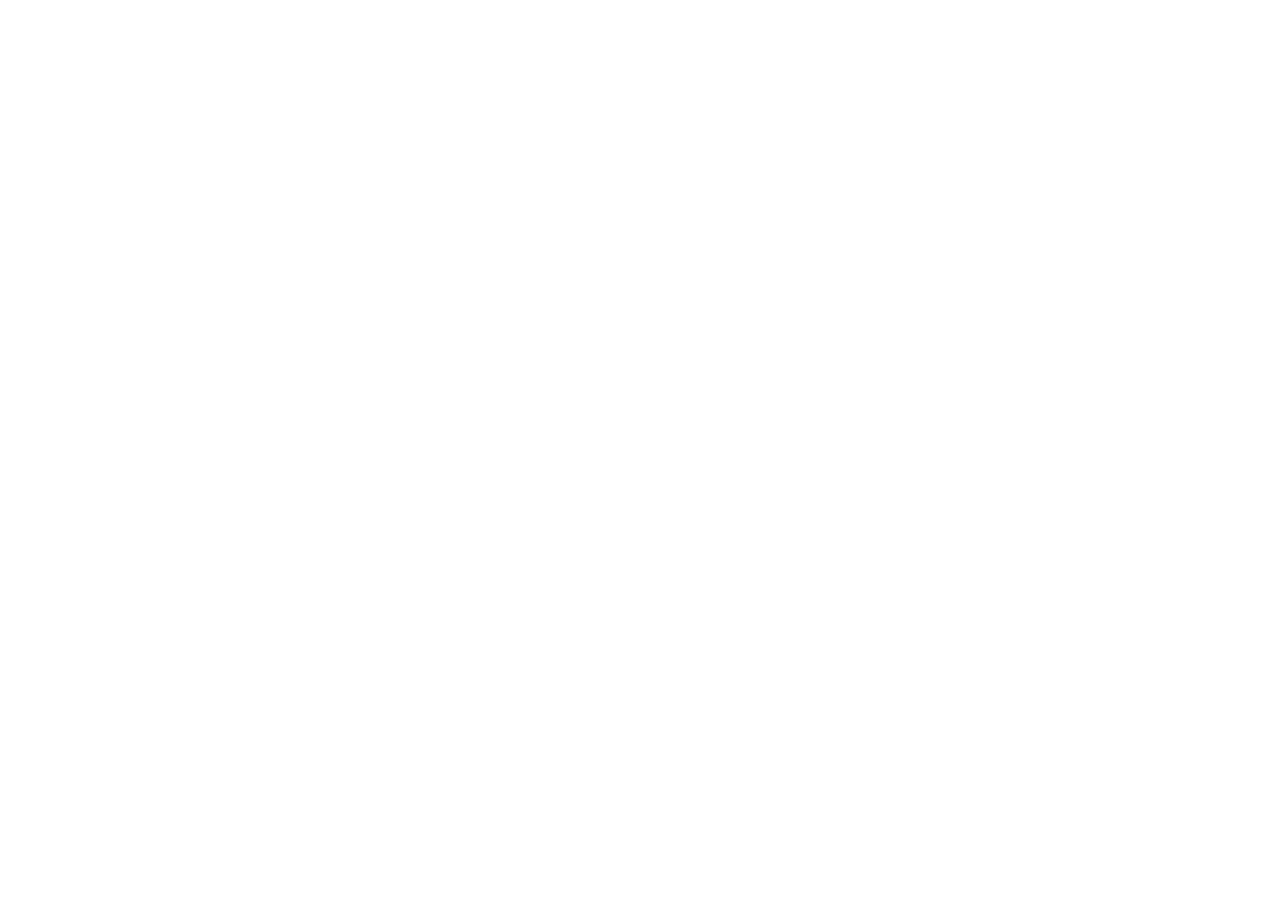
==== index.html @ 473151ef "markup" ====
<!DOCTYPE html>
<html lang="en">
  <head>
    <meta charset="UTF-8" />
    <meta name="viewport" content="width=device-width, initial-scale=1.0" />
    <title>Document</title>
  </head>
  <body></body>
</html>
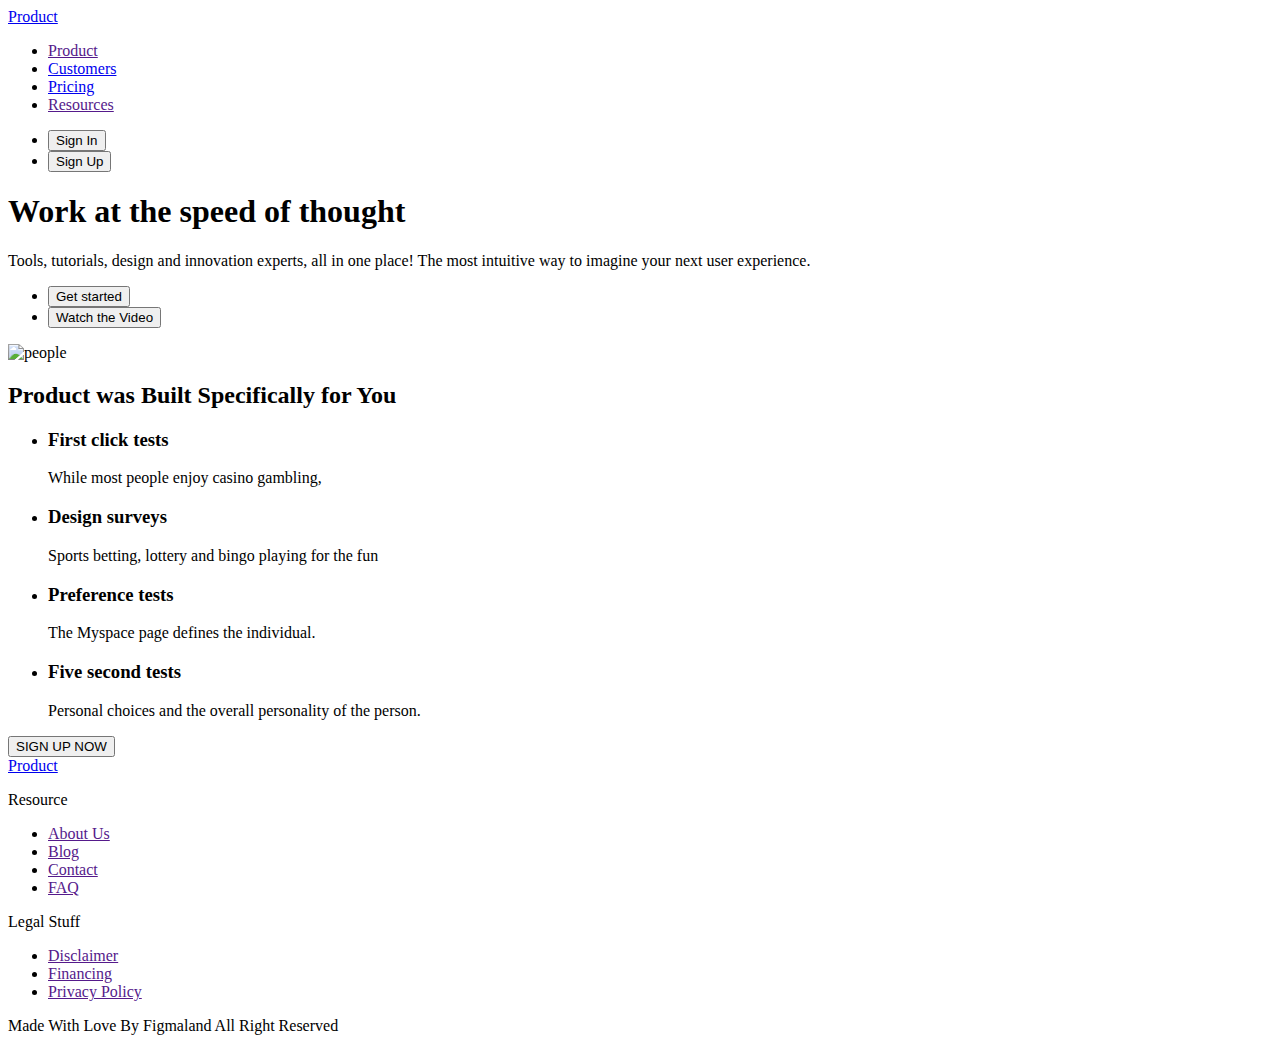
==== commit eb9c90ac: "markup" ====
--- a/index.html
+++ b/index.html
@@ -3,7 +3,78 @@
   <head>
     <meta charset="UTF-8" />
     <meta name="viewport" content="width=device-width, initial-scale=1.0" />
-    <title>Document</title>
+    <title>Business-promotion</title>
   </head>
-  <body></body>
+  <body>
+    <header>
+      <nav>
+        <a href="./index.html">Product</a>
+        <ul>
+          <li><a href="">Product</a></li>
+          <li><a href="./customers.html">Customers</a></li>
+          <li><a href="./pricing.html">Pricing</a></li>
+          <li><a href="">Resources</a></li>
+        </ul>
+      </nav>
+      <ul>
+        <li><button type="button">Sign In</button></li>
+        <li><button type="button">Sign Up</button></li>
+      </ul>
+    </header>
+    <main>
+      <!-- Hero -->
+      <section>
+        <h1>Work at the speed of thought</h1>
+        <p>
+          Tools, tutorials, design and innovation experts, all in one place! The
+          most intuitive way to imagine your next user experience.
+        </p>
+        <ul>
+          <li><button type="button">Get started</button></li>
+          <li><button type="button">Watch the Video</button></li>
+        </ul>
+        <img src="./image/hero-img-min.png" alt="people" width="610" />
+      </section>
+      <!-- Product -->
+      <section>
+        <h2>Product was Built Specifically for You</h2>
+        <ul>
+          <li>
+            <h3>First click tests</h3>
+            <p>While most people enjoy casino gambling,</p>
+          </li>
+          <li>
+            <h3>Design surveys</h3>
+            <p>Sports betting, lottery and bingo playing for the fun</p>
+          </li>
+          <li>
+            <h3>Preference tests</h3>
+            <p>The Myspace page defines the individual.</p>
+          </li>
+          <li>
+            <h3>Five second tests</h3>
+            <p>Personal choices and the overall personality of the person.</p>
+          </li>
+        </ul>
+        <button type="button">SIGN UP NOW</button>
+      </section>
+    </main>
+    <footer>
+      <a href="./index.html">Product</a>
+      <p>Resource</p>
+      <ul>
+        <li><a href="">About Us</a></li>
+        <li><a href="">Blog</a></li>
+        <li><a href="">Contact</a></li>
+        <li><a href="">FAQ</a></li>
+      </ul>
+      <p>Legal Stuff</p>
+      <ul>
+        <li><a href="">Disclaimer</a></li>
+        <li><a href="">Financing</a></li>
+        <li><a href="">Privacy Policy</a></li>
+      </ul>
+      <p>Made With Love By Figmaland All Right Reserved</p>
+    </footer>
+  </body>
 </html>
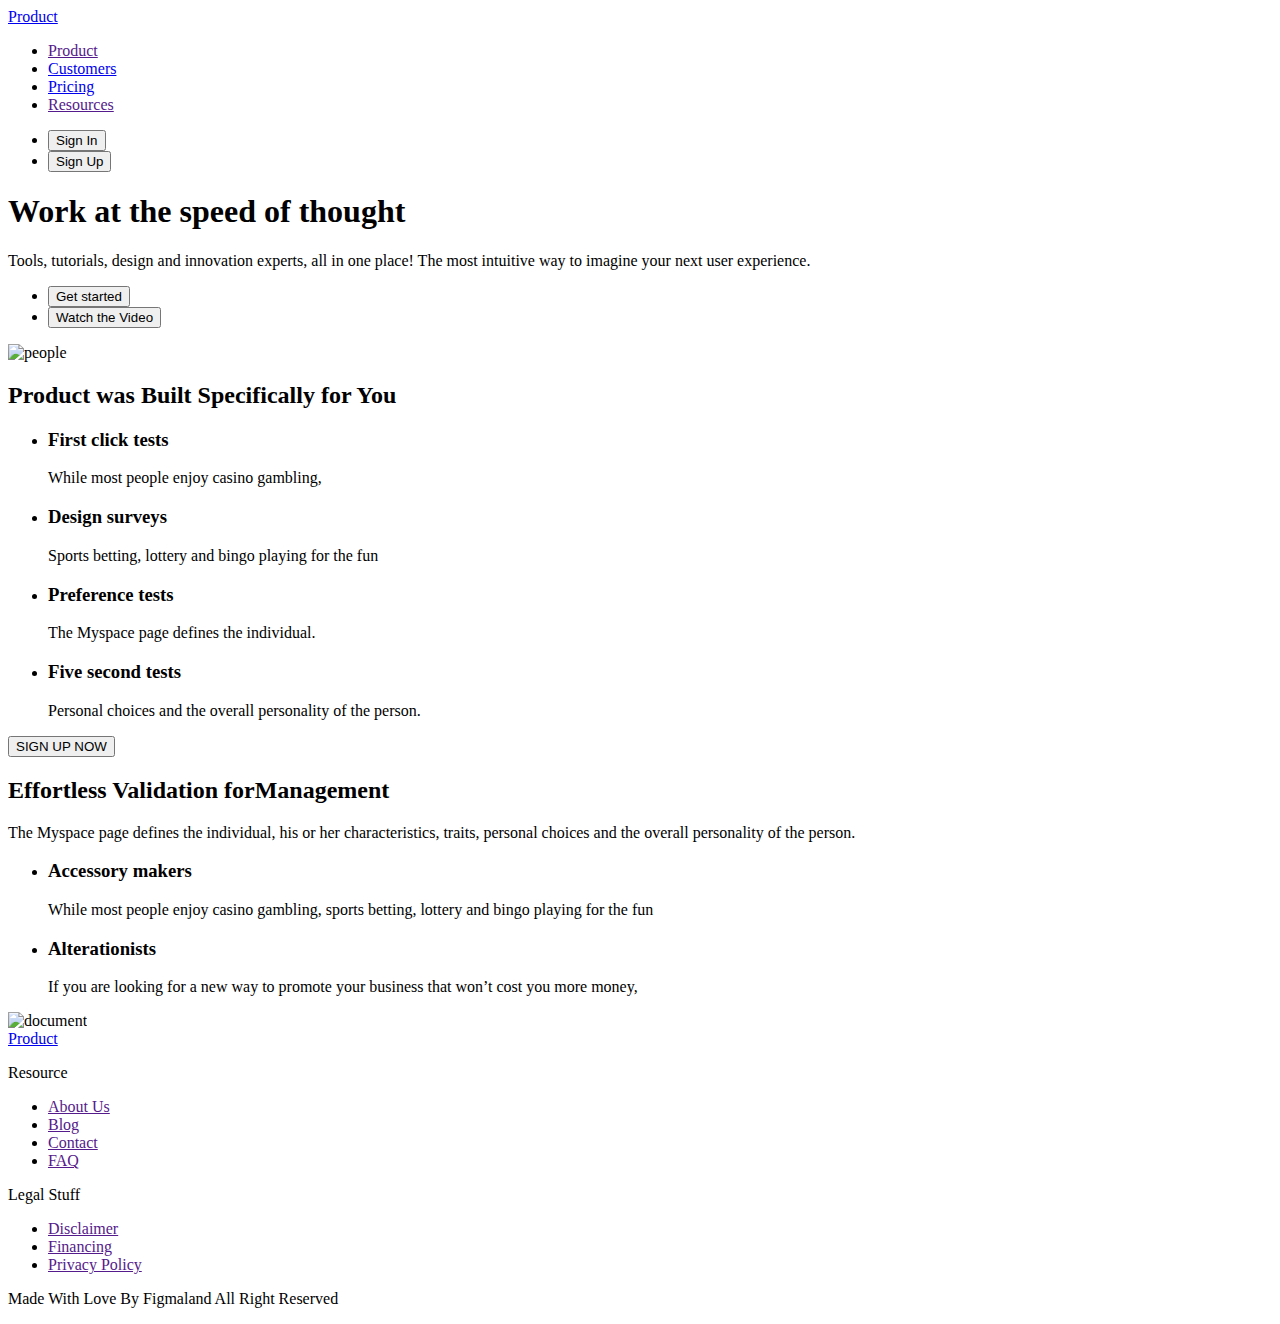
==== commit 10854579: "markup" ====
--- a/index.html
+++ b/index.html
@@ -58,6 +58,31 @@
         </ul>
         <button type="button">SIGN UP NOW</button>
       </section>
+      <!-- Management -->
+      <section>
+        <h2><span>Effortless Validation for</span>Management</h2>
+        <p>
+          The Myspace page defines the individual, his or her characteristics,
+          traits, personal choices and the overall personality of the person.
+        </p>
+        <ul>
+          <li>
+            <h3>Accessory makers</h3>
+            <p>
+              While most people enjoy casino gambling, sports betting, lottery
+              and bingo playing for the fun
+            </p>
+          </li>
+          <li>
+            <h3>Alterationists</h3>
+            <p>
+              If you are looking for a new way to promote your business that
+              won’t cost you more money,
+            </p>
+          </li>
+        </ul>
+        <img src="./image/management-img-min.png" alt="document" width="540" />
+      </section>
     </main>
     <footer>
       <a href="./index.html">Product</a>
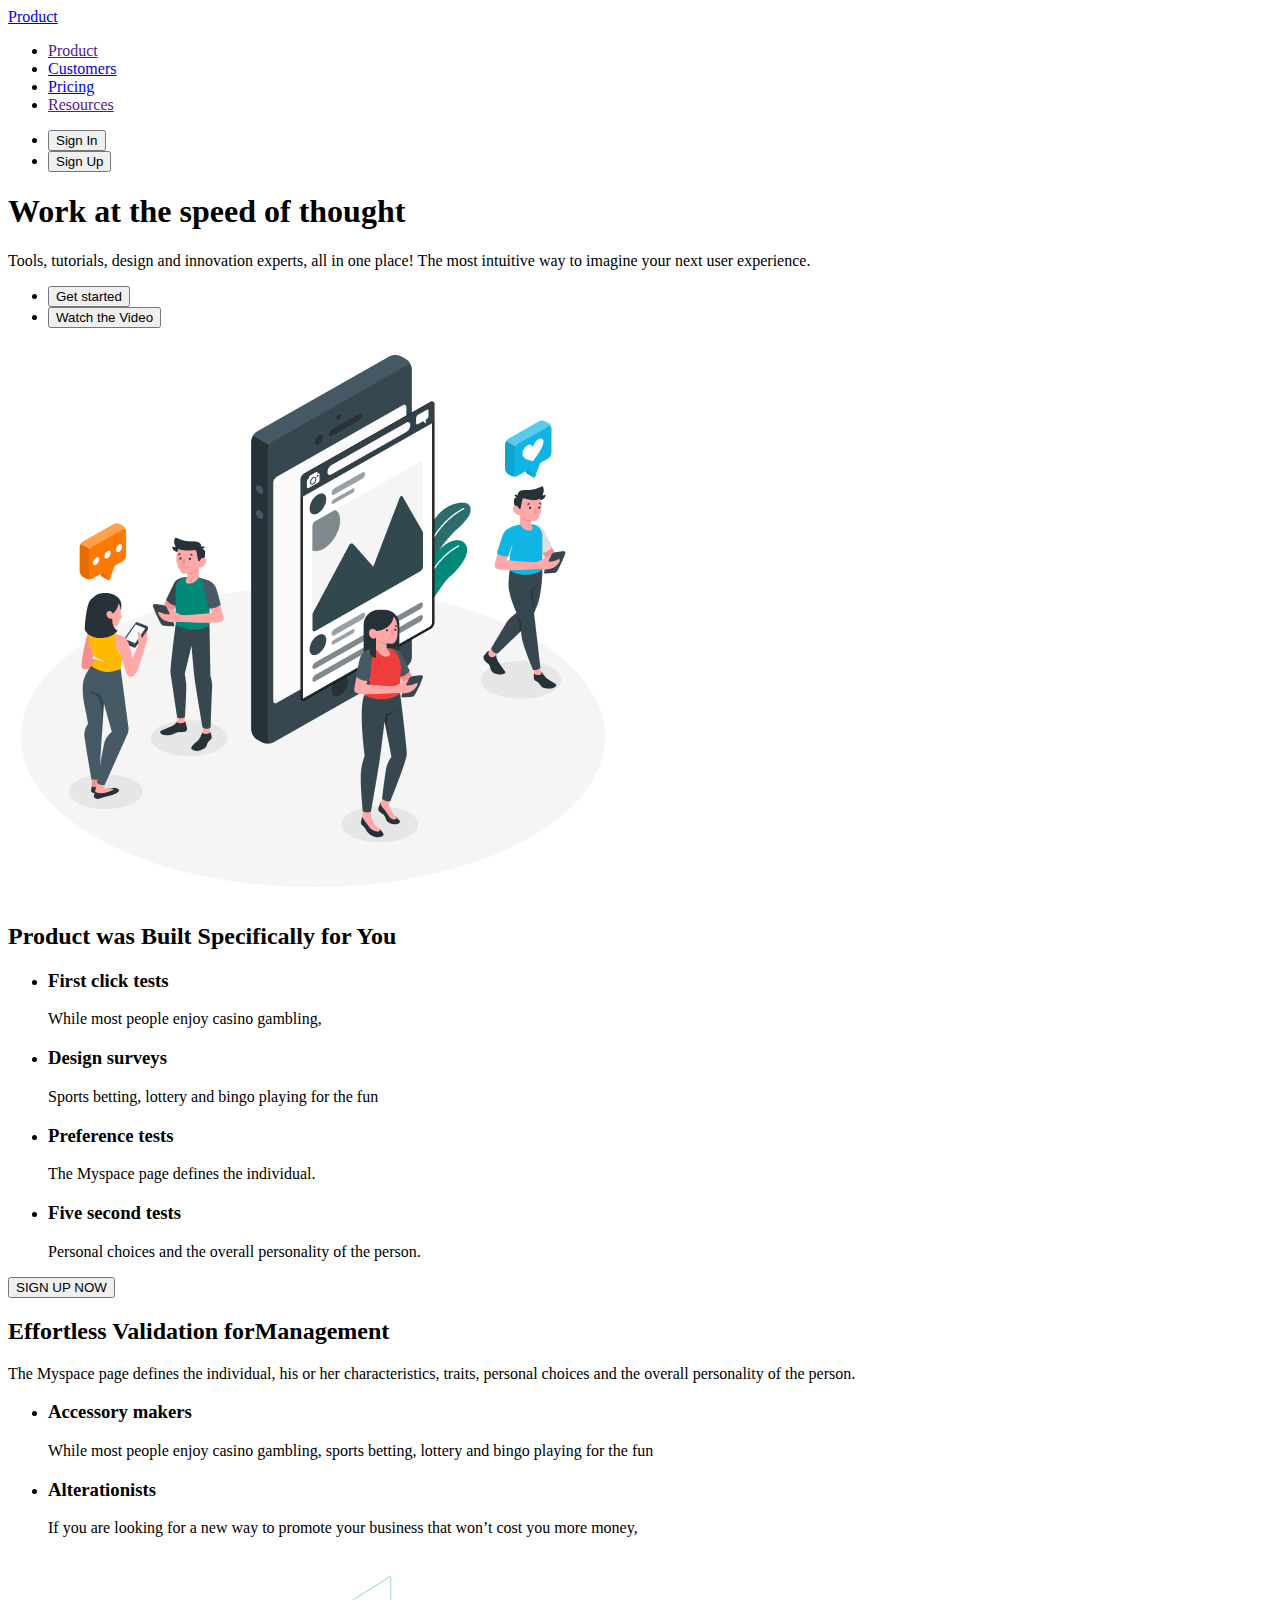
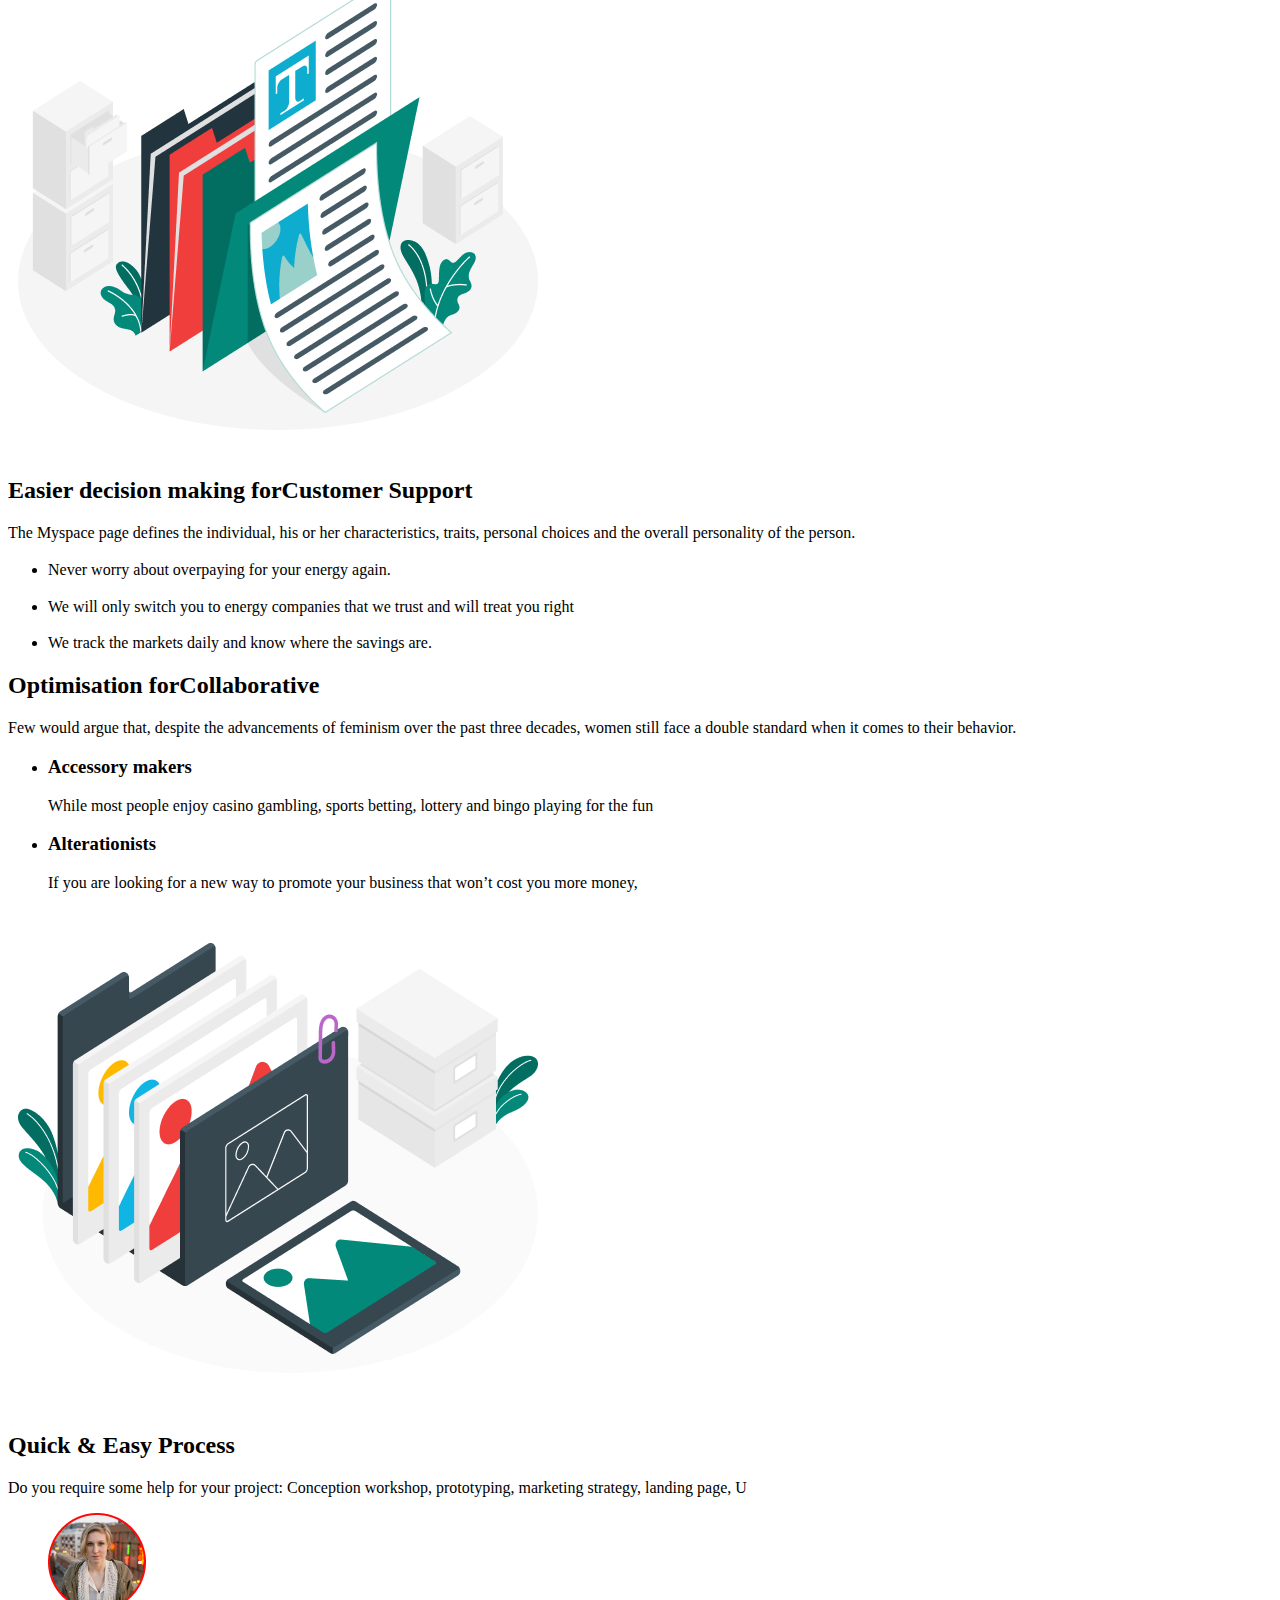
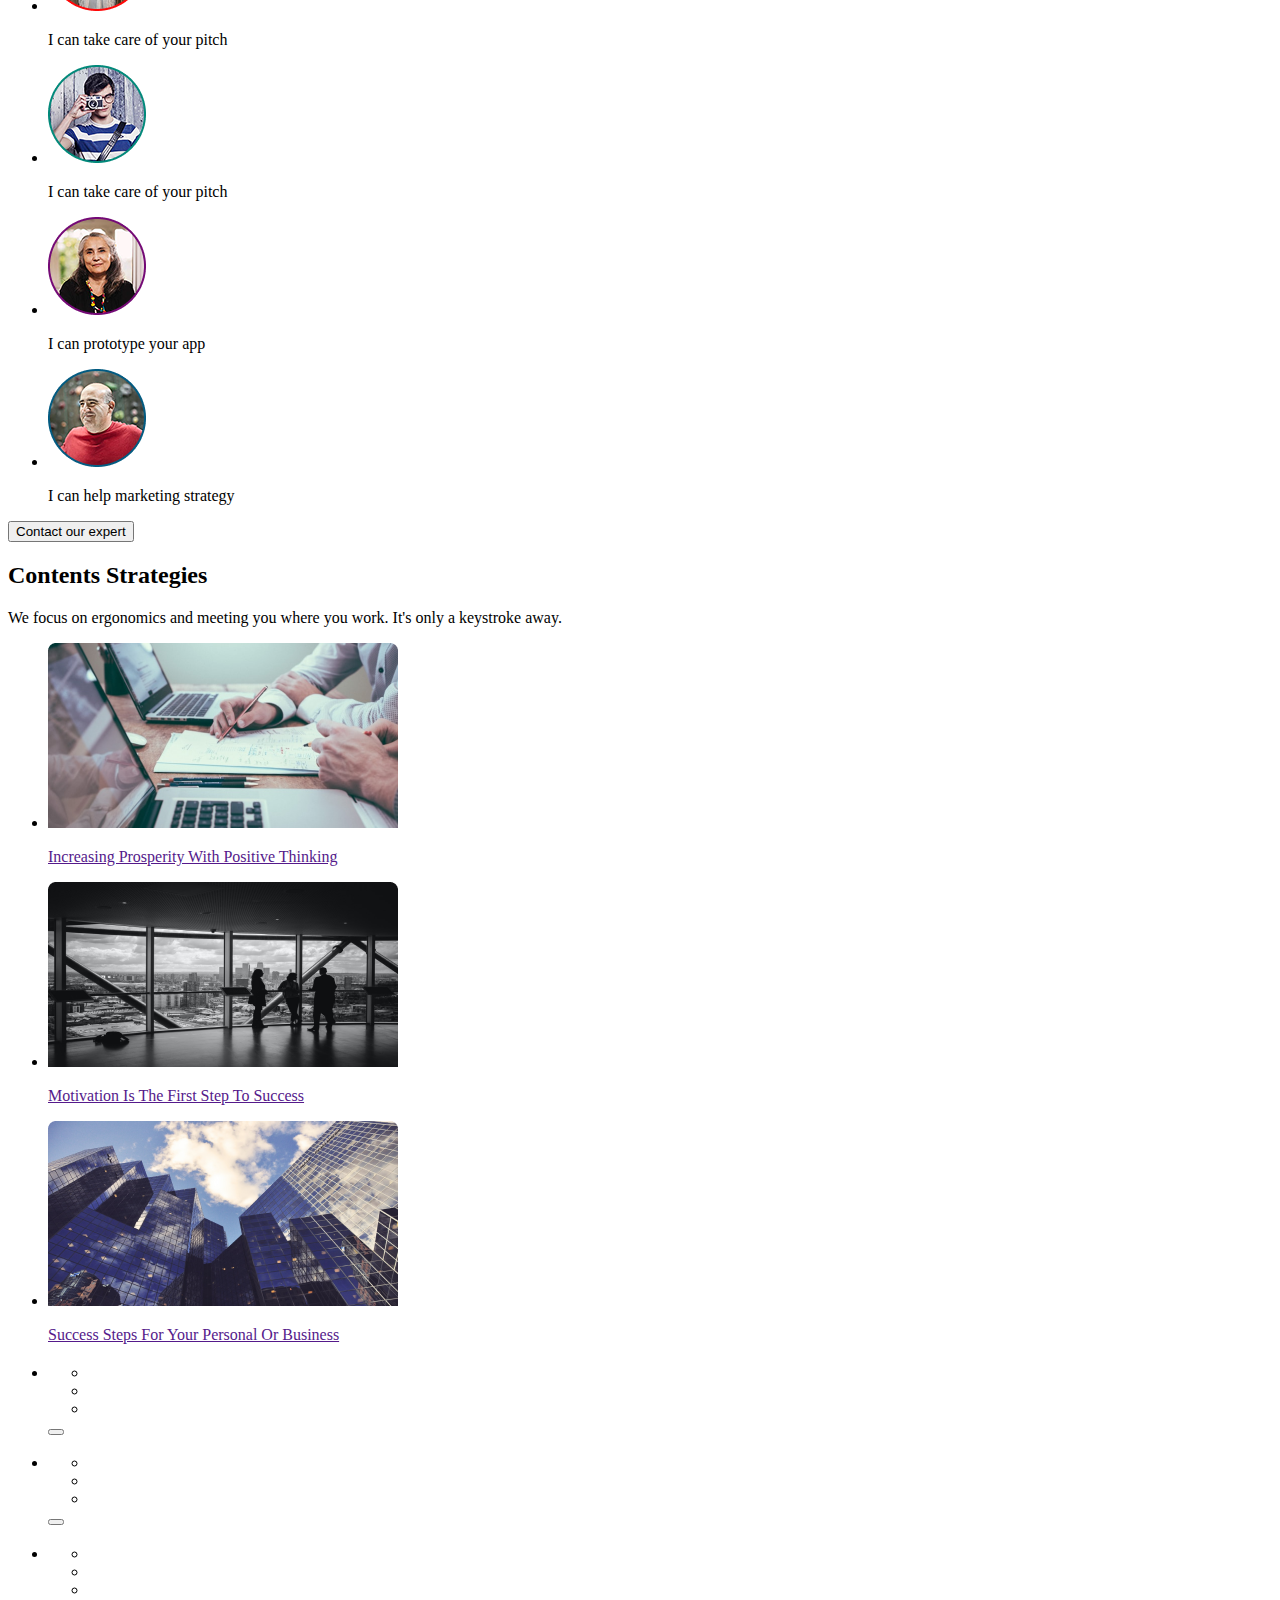
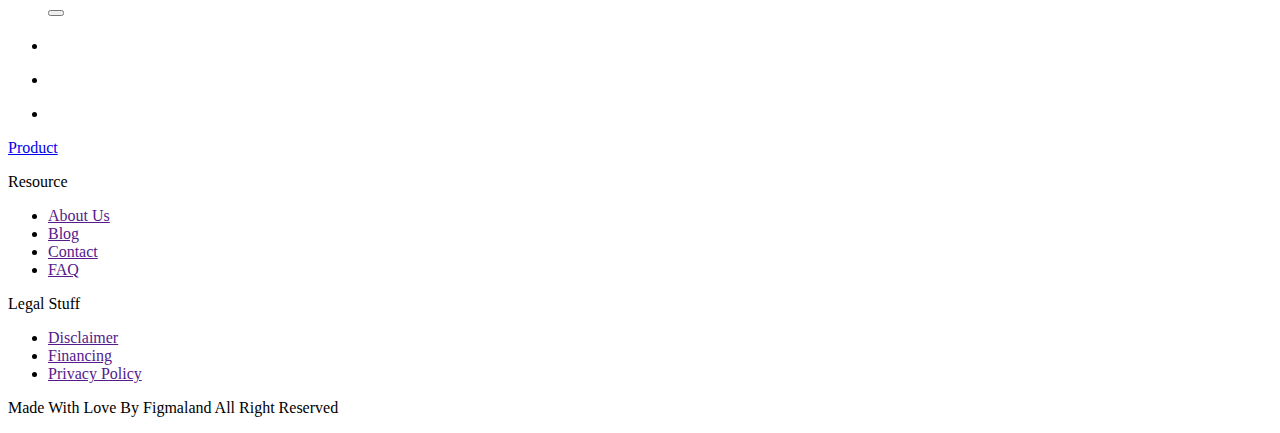
==== commit 2751ae94: "markup" ====
--- a/index.html
+++ b/index.html
@@ -82,6 +82,190 @@
           </li>
         </ul>
         <img src="./image/management-img-min.png" alt="document" width="540" />
+      </section>
+      <!--Customer Support-->
+      <section>
+        <h2><span>Easier decision making for</span>Customer Support</h2>
+        <p>
+          The Myspace page defines the individual, his or her characteristics,
+          traits, personal choices and the overall personality of the person.
+        </p>
+        <ul>
+          <li>
+            <h3></h3>
+            <p>Never worry about overpaying for your energy again.</p>
+          </li>
+          <li>
+            <h3></h3>
+            <p>
+              We will only switch you to energy companies that we trust and will
+              treat you right
+            </p>
+          </li>
+          <li>
+            <h3></h3>
+            <p>We track the markets daily and know where the savings are.</p>
+          </li>
+        </ul>
+      </section>
+      <!--Collaborative-->
+      <section>
+        <h2><span>Optimisation for</span>Collaborative</h2>
+        <p>
+          Few would argue that, despite the advancements of feminism over the
+          past three decades, women still face a double standard when it comes
+          to their behavior.
+        </p>
+        <ul>
+          <li>
+            <h3>Accessory makers</h3>
+            <p>
+              While most people enjoy casino gambling, sports betting, lottery
+              and bingo playing for the fun
+            </p>
+          </li>
+          <li>
+            <h3>Alterationists</h3>
+            <p>
+              If you are looking for a new way to promote your business that
+              won’t cost you more money,
+            </p>
+          </li>
+        </ul>
+        <img src="./image/collaboration-img.png" alt="document" width="540" />
+      </section>
+      <!-- Quick & Easy Process -->
+
+      <section>
+        <h2>Quick & Easy Process</h2>
+        <p>
+          Do you require some help for your project: Conception workshop,
+          prototyping, marketing strategy, landing page, U
+        </p>
+        <ul>
+          <li>
+            <img src="./image/avatar.png" alt="document" />
+            <p>I can take care of your pitch</p>
+          </li>
+          <li>
+            <img src="./image/avatar(1).png" alt="document" />
+            <p>I can take care of your pitch</p>
+          </li>
+          <li>
+            <img src="./image/avatar(2).png" alt="document" />
+            <p>I can prototype your app</p>
+          </li>
+          <li>
+            <img src="./image/avatar(3).png" alt="document" />
+            <p>I can help marketing strategy</p>
+          </li>
+        </ul>
+        <button type="button">Contact our expert</button>
+      </section>
+      <!-- Contents Strategies -->
+      <section>
+        <h2>Contents Strategies</h2>
+        <p>
+          We focus on ergonomics and meeting you where you work. It's only a
+          keystroke away.
+        </p>
+        <ul>
+          <li>
+            <a href="">
+              <img src="./image/image.png" alt="document" />
+              <p>Increasing Prosperity With Positive Thinking</p>
+              <p></p>
+            </a>
+          </li>
+          <li>
+            <a href="">
+              <img src="./image/image(1).png" alt="document" />
+              <p>Motivation Is The First Step To Success</p>
+              <p></p>
+            </a>
+          </li>
+          <li>
+            <a href="">
+              <img src="./image/image(2).png" alt="document" />
+              <p>Success Steps For Your Personal Or Business</p>
+              <p></p>
+            </a>
+          </li>
+        </ul>
+      </section>
+      <!-- Product -->
+      <section>
+        <h2></h2>
+        <p></p>
+        <ul>
+          <li>
+            <h3></h3>
+            <p></p>
+            <span></span>
+            <p></p>
+            <p></p>
+            <ul>
+              <li><a href=""></a></li>
+              <li><a href=""></a></li>
+              <li><a href=""></a></li>
+            </ul>
+            <button></button>
+          </li>
+          <li>
+            <h3></h3>
+            <p></p>
+            <span></span>
+            <p></p>
+            <p></p>
+            <ul>
+              <li><a href=""></a></li>
+              <li><a href=""></a></li>
+              <li><a href=""></a></li>
+            </ul>
+            <button></button>
+          </li>
+          <li>
+            <h3></h3>
+            <p></p>
+            <span></span>
+            <p></p>
+            <p></p>
+            <ul>
+              <li><a href=""></a></li>
+              <li><a href=""></a></li>
+              <li><a href=""></a></li>
+            </ul>
+            <button></button>
+          </li>
+        </ul>
+      </section>
+      <!-- Product -->
+      <section>
+        <h2></h2>
+        <p></p>
+        <ul>
+          <li>
+            <a href="">
+              <img src="" alt="" />
+              <p></p>
+              <p></p>
+            </a>
+          </li>
+          <li>
+            <a href="">
+              <img src="" alt="" />
+              <p></p>
+              <p></p>
+            </a>
+          </li>
+          <li>
+            <a href="">
+              <img src="" alt="" />
+              <p></p>
+              <p></p>
+            </a>
+          </li>
+        </ul>
       </section>
     </main>
     <footer>
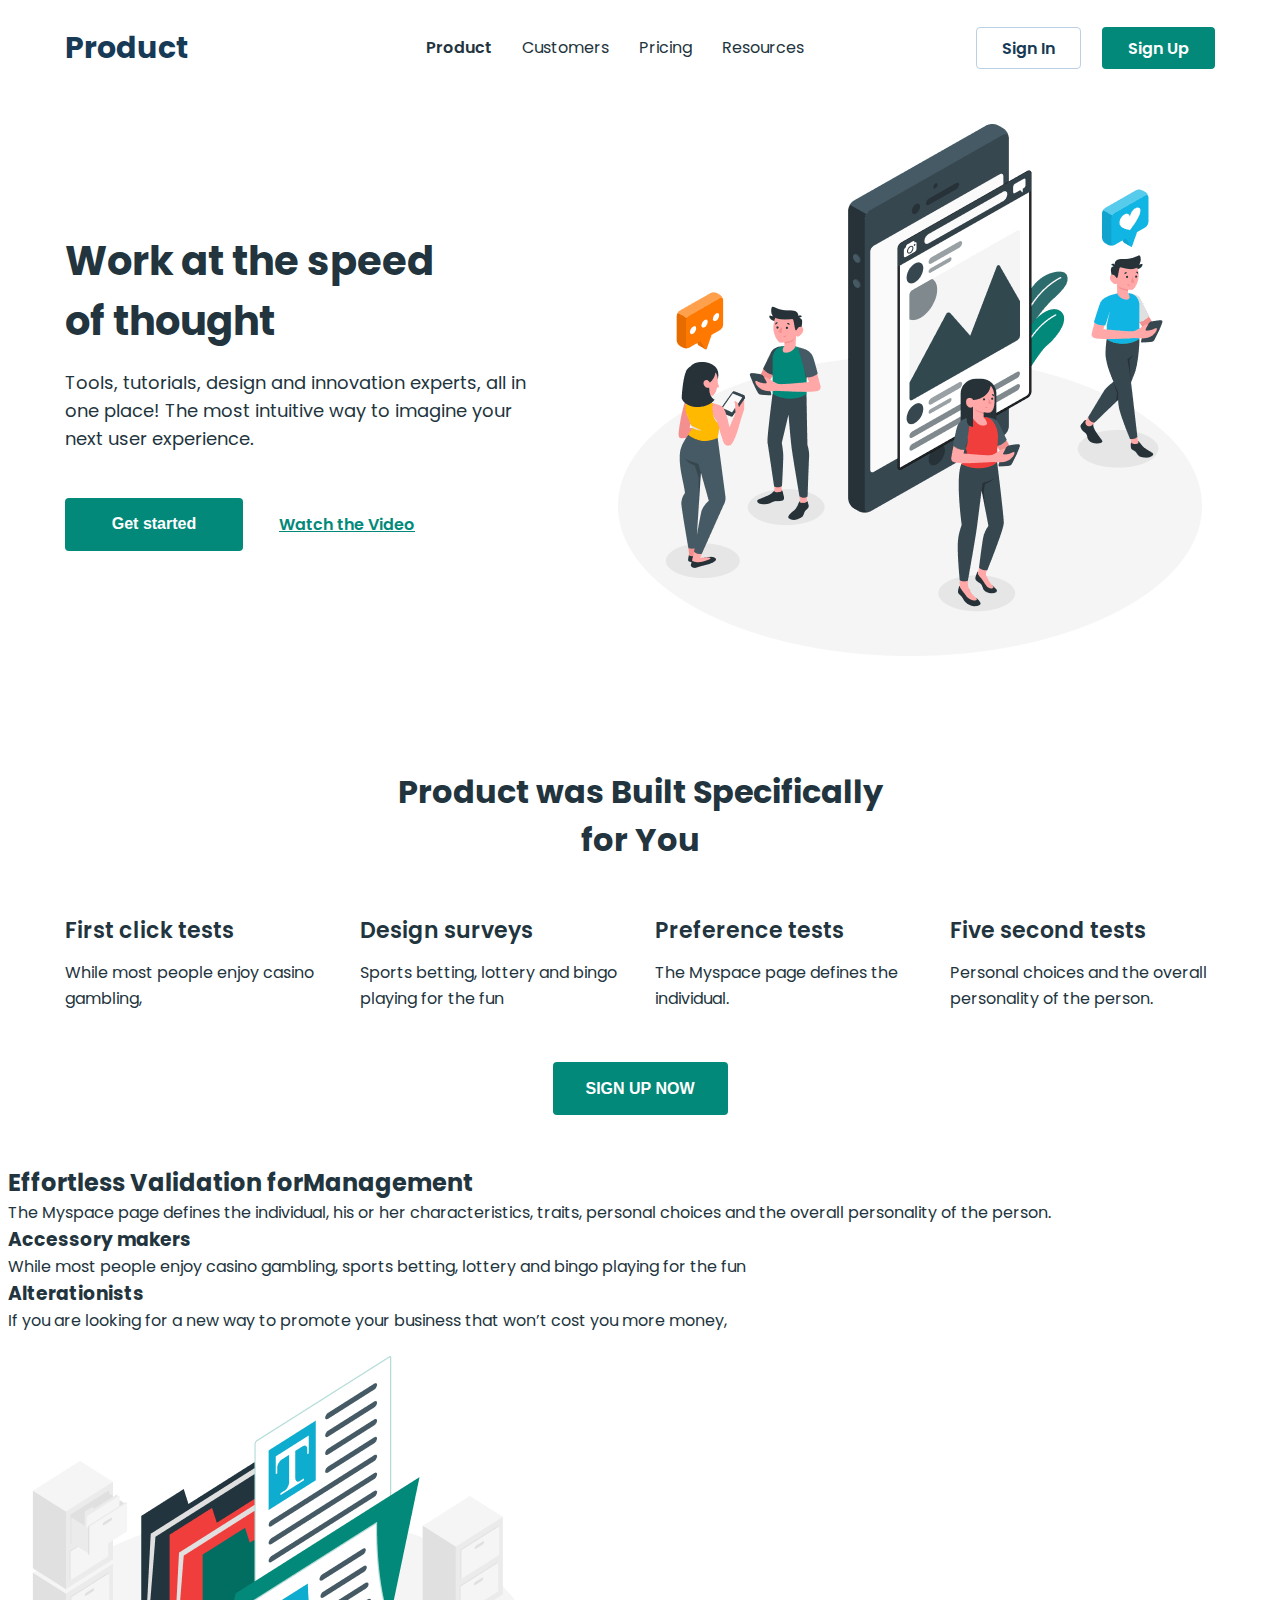
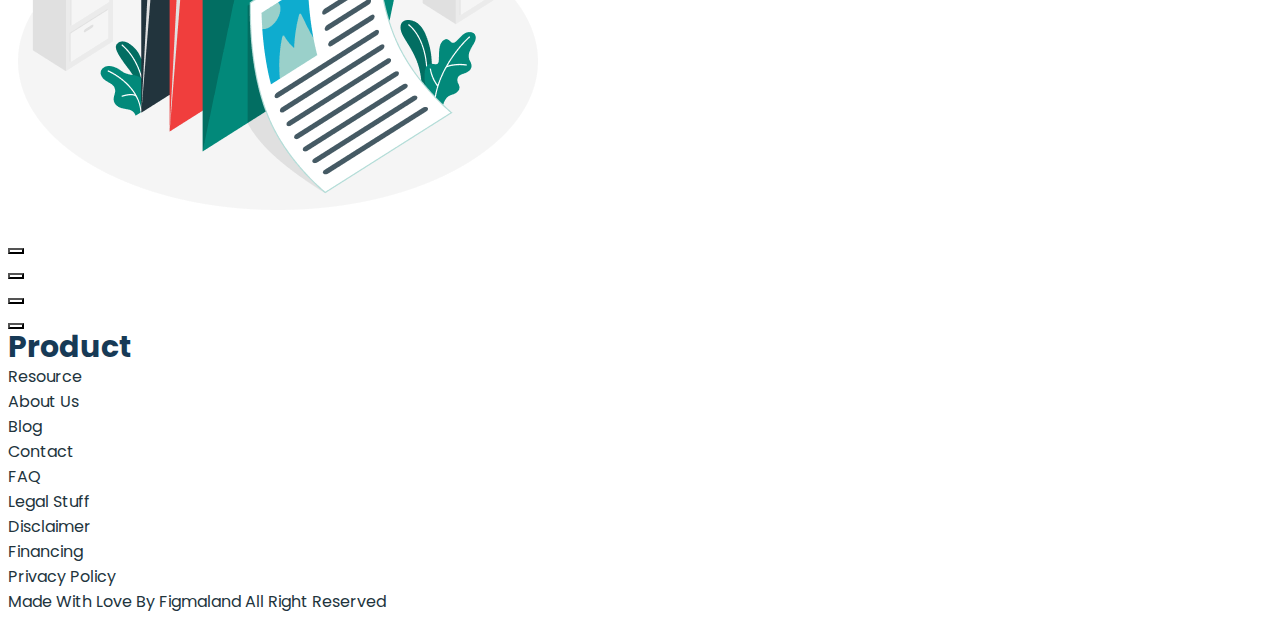
==== commit 91b5e684: "markup" ====
--- a/index.html
+++ b/index.html
@@ -4,59 +4,105 @@
     <meta charset="UTF-8" />
     <meta name="viewport" content="width=device-width, initial-scale=1.0" />
     <title>Business-promotion</title>
+    <link rel="preconnect" href="https://fonts.googleapis.com" />
+    <link rel="preconnect" href="https://fonts.gstatic.com" crossorigin />
+    <link
+      href="https://fonts.googleapis.com/css2?family=Inter:opsz,wght@14..32,100..900&family=Montserrat:wght@100..900&family=Poppins:wght@400;500;600;700&display=swap"
+      rel="stylesheet"
+    />
+    <link
+      rel="stylesheet"
+      href="https://cdnjs.cloudflare.com/ajax/libs/normalize/8.0.1/normalize.min.css"
+      integrity="sha512-NhSC1YmyruXifcj/KFRWoC561YpHpc5Jtzgvbuzx5VozKpWvQ+4nXhPdFgmx8xqexRcpAglTj9sIBWINXa8x5w=="
+      crossorigin="anonymous"
+      referrerpolicy="no-referrer"
+    />
+    <link rel="stylesheet" href="./css/styles.css" />
   </head>
   <body>
-    <header>
-      <nav>
-        <a href="./index.html">Product</a>
-        <ul>
-          <li><a href="">Product</a></li>
-          <li><a href="./customers.html">Customers</a></li>
-          <li><a href="./pricing.html">Pricing</a></li>
-          <li><a href="">Resources</a></li>
-        </ul>
-      </nav>
-      <ul>
-        <li><button type="button">Sign In</button></li>
-        <li><button type="button">Sign Up</button></li>
-      </ul>
+    <header class="header">
+      <div class="container header-container">
+        <nav class="header-nav">
+          <a class="logo" href="./index.html">Product</a>
+          <ul class="nav-list">
+            <li><a class="nav-link current" href="">Product</a></li>
+            <li><a class="nav-link" href="./customers.html">Customers</a></li>
+            <li><a class="nav-link" href="./pricing.html">Pricing</a></li>
+            <li><a class="nav-link" href="">Resources</a></li>
+          </ul>
+        </nav>
+        <ul class="header-list-button">
+          <li>
+            <button class="header-btn header-sign-in" type="button">
+              Sign In
+            </button>
+          </li>
+          <li>
+            <button class="header-btn header-sign-up" type="button">
+              Sign Up
+            </button>
+          </li>
+        </ul>
+      </div>
     </header>
     <main>
       <!-- Hero -->
-      <section>
-        <h1>Work at the speed of thought</h1>
-        <p>
-          Tools, tutorials, design and innovation experts, all in one place! The
-          most intuitive way to imagine your next user experience.
-        </p>
-        <ul>
-          <li><button type="button">Get started</button></li>
-          <li><button type="button">Watch the Video</button></li>
-        </ul>
-        <img src="./image/hero-img-min.png" alt="people" width="610" />
+      <section class="hero">
+        <div class="container hero-container">
+          <div class="hero-text-wrap">
+            <h1 class="hero-title">Work at the speed of thought</h1>
+            <p class="hero-text">
+              Tools, tutorials, design and innovation experts, all in one place!
+              The most intuitive way to imagine your next user experience.
+            </p>
+            <ul class="hero-list">
+              <li>
+                <button class="hero-btn-start" type="button">
+                  Get started
+                </button>
+              </li>
+              <li>
+                <button class="hero-btn-watch" type="button">
+                  Watch the Video
+                </button>
+              </li>
+            </ul>
+          </div>
+          <img src="./image/hero-img-min.png" alt="people" width="610" />
+        </div>
       </section>
       <!-- Product -->
-      <section>
-        <h2>Product was Built Specifically for You</h2>
-        <ul>
-          <li>
-            <h3>First click tests</h3>
-            <p>While most people enjoy casino gambling,</p>
-          </li>
-          <li>
-            <h3>Design surveys</h3>
-            <p>Sports betting, lottery and bingo playing for the fun</p>
-          </li>
-          <li>
-            <h3>Preference tests</h3>
-            <p>The Myspace page defines the individual.</p>
-          </li>
-          <li>
-            <h3>Five second tests</h3>
-            <p>Personal choices and the overall personality of the person.</p>
-          </li>
-        </ul>
-        <button type="button">SIGN UP NOW</button>
+      <section class="product">
+        <div class="container">
+          <h2 class="product-title">Product was Built Specifically for You</h2>
+          <ul class="product-list">
+            <li class="product-item">
+              <h3 class="product-subtitle">First click tests</h3>
+              <p class="product-text">
+                While most people enjoy casino gambling,
+              </p>
+            </li>
+            <li class="product-item">
+              <h3 class="product-subtitle">Design surveys</h3>
+              <p class="product-text">
+                Sports betting, lottery and bingo playing for the fun
+              </p>
+            </li>
+            <li class="product-item">
+              <h3 class="product-subtitle">Preference tests</h3>
+              <p class="product-text">
+                The Myspace page defines the individual.
+              </p>
+            </li>
+            <li class="product-item">
+              <h3 class="product-subtitle">Five second tests</h3>
+              <p class="product-text">
+                Personal choices and the overall personality of the person.
+              </p>
+            </li>
+          </ul>
+          <button class="product-btn" type="button">SIGN UP NOW</button>
+        </div>
       </section>
       <!-- Management -->
       <section>
@@ -83,163 +129,29 @@
         </ul>
         <img src="./image/management-img-min.png" alt="document" width="540" />
       </section>
-      <!--Customer Support-->
-      <section>
-        <h2><span>Easier decision making for</span>Customer Support</h2>
-        <p>
-          The Myspace page defines the individual, his or her characteristics,
-          traits, personal choices and the overall personality of the person.
-        </p>
-        <ul>
-          <li>
-            <h3></h3>
-            <p>Never worry about overpaying for your energy again.</p>
-          </li>
-          <li>
-            <h3></h3>
-            <p>
-              We will only switch you to energy companies that we trust and will
-              treat you right
-            </p>
-          </li>
-          <li>
-            <h3></h3>
-            <p>We track the markets daily and know where the savings are.</p>
-          </li>
-        </ul>
-      </section>
-      <!--Collaborative-->
-      <section>
-        <h2><span>Optimisation for</span>Collaborative</h2>
-        <p>
-          Few would argue that, despite the advancements of feminism over the
-          past three decades, women still face a double standard when it comes
-          to their behavior.
-        </p>
-        <ul>
-          <li>
-            <h3>Accessory makers</h3>
-            <p>
-              While most people enjoy casino gambling, sports betting, lottery
-              and bingo playing for the fun
-            </p>
-          </li>
-          <li>
-            <h3>Alterationists</h3>
-            <p>
-              If you are looking for a new way to promote your business that
-              won’t cost you more money,
-            </p>
-          </li>
-        </ul>
-        <img src="./image/collaboration-img.png" alt="document" width="540" />
-      </section>
-      <!-- Quick & Easy Process -->
-
-      <section>
-        <h2>Quick & Easy Process</h2>
-        <p>
-          Do you require some help for your project: Conception workshop,
-          prototyping, marketing strategy, landing page, U
-        </p>
-        <ul>
-          <li>
-            <img src="./image/avatar.png" alt="document" />
-            <p>I can take care of your pitch</p>
-          </li>
-          <li>
-            <img src="./image/avatar(1).png" alt="document" />
-            <p>I can take care of your pitch</p>
-          </li>
-          <li>
-            <img src="./image/avatar(2).png" alt="document" />
-            <p>I can prototype your app</p>
-          </li>
-          <li>
-            <img src="./image/avatar(3).png" alt="document" />
-            <p>I can help marketing strategy</p>
-          </li>
-        </ul>
-        <button type="button">Contact our expert</button>
-      </section>
-      <!-- Contents Strategies -->
-      <section>
-        <h2>Contents Strategies</h2>
-        <p>
-          We focus on ergonomics and meeting you where you work. It's only a
-          keystroke away.
-        </p>
-        <ul>
-          <li>
-            <a href="">
-              <img src="./image/image.png" alt="document" />
-              <p>Increasing Prosperity With Positive Thinking</p>
-              <p></p>
-            </a>
-          </li>
-          <li>
-            <a href="">
-              <img src="./image/image(1).png" alt="document" />
-              <p>Motivation Is The First Step To Success</p>
-              <p></p>
-            </a>
-          </li>
-          <li>
-            <a href="">
-              <img src="./image/image(2).png" alt="document" />
-              <p>Success Steps For Your Personal Or Business</p>
-              <p></p>
-            </a>
-          </li>
-        </ul>
-      </section>
-      <!-- Product -->
       <section>
         <h2></h2>
         <p></p>
         <ul>
           <li>
-            <h3></h3>
-            <p></p>
-            <span></span>
-            <p></p>
-            <p></p>
-            <ul>
-              <li><a href=""></a></li>
-              <li><a href=""></a></li>
-              <li><a href=""></a></li>
-            </ul>
-            <button></button>
-          </li>
-          <li>
-            <h3></h3>
-            <p></p>
-            <span></span>
-            <p></p>
-            <p></p>
-            <ul>
-              <li><a href=""></a></li>
-              <li><a href=""></a></li>
-              <li><a href=""></a></li>
-            </ul>
-            <button></button>
-          </li>
-          <li>
-            <h3></h3>
-            <p></p>
-            <span></span>
-            <p></p>
-            <p></p>
-            <ul>
-              <li><a href=""></a></li>
-              <li><a href=""></a></li>
-              <li><a href=""></a></li>
-            </ul>
-            <button></button>
-          </li>
-        </ul>
-      </section>
-      <!-- Product -->
+            <img src="" alt="" />
+            <p></p>
+          </li>
+          <li>
+            <img src="" alt="" />
+            <p></p>
+          </li>
+          <li>
+            <img src="" alt="" />
+            <p></p>
+          </li>
+          <li>
+            <img src="" alt="" />
+            <p></p>
+          </li>
+        </ul>
+        <button></button>
+      </section>
       <section>
         <h2></h2>
         <p></p>
@@ -267,9 +179,54 @@
           </li>
         </ul>
       </section>
+      <section>
+        <h2></h2>
+        <p></p>
+        <ul>
+          <li>
+            <h3></h3>
+            <p></p>
+            <span></span>
+            <p></p>
+            <p></p>
+            <ul>
+              <li><a href=""></a></li>
+              <li><a href=""></a></li>
+              <li><a href=""></a></li>
+            </ul>
+            <button></button>
+          </li>
+          <li>
+            <h3></h3>
+            <p></p>
+            <span></span>
+            <p></p>
+            <p></p>
+            <ul>
+              <li><a href=""></a></li>
+              <li><a href=""></a></li>
+              <li><a href=""></a></li>
+            </ul>
+            <button></button>
+          </li>
+          <li>
+            <h3></h3>
+            <p></p>
+            <span></span>
+            <p></p>
+            <p></p>
+            <ul>
+              <li><a href=""></a></li>
+              <li><a href=""></a></li>
+              <li><a href=""></a></li>
+            </ul>
+            <button></button>
+          </li>
+        </ul>
+      </section>
     </main>
     <footer>
-      <a href="./index.html">Product</a>
+      <a class="logo" href="./index.html">Product</a>
       <p>Resource</p>
       <ul>
         <li><a href="">About Us</a></li>
--- a/css/styles.css
+++ b/css/styles.css
@@ -0,0 +1,208 @@
+body {
+    font-family: "Poppins", sans-serif;
+    color: #22343d;
+}
+
+ul,
+ol {
+    margin: 0;
+    padding: 0;
+    list-style: none;
+}
+
+a {
+    text-decoration: none;
+    color: inherit;
+}
+
+h1,
+h2,
+h3,
+h4,
+p {
+    margin: 0;
+}
+
+img {
+    display: block;
+}
+
+button {
+    background-color: transparent;
+    cursor: pointer;
+}
+
+.container {
+    width: 1150px;
+    padding: 0 20px;
+    margin: 0 auto;
+}
+
+/* Header */
+
+/* .header .container {
+    display: flex;
+} */
+.header-container {
+    display: flex;
+    align-items: center;
+}
+
+.header-nav {
+    display: flex;
+    align-items: center;
+}
+
+.logo {
+    font-weight: 700;
+    font-size: 30px;
+    line-height: 0.93333;
+    color: #173a56;
+    margin-right: 237px;
+}
+
+.nav-list {
+    display: flex;
+    gap: 30px;
+}
+
+.nav-link {
+    line-height: 1.75;
+    padding: 26px 0;
+    display: block;
+}
+
+.current {
+    font-weight: 600;
+}
+
+.header-list-button {
+    display: flex;
+    margin-left: auto;
+    gap: 21px;
+}
+
+.header-btn {
+    font-family: "Poppins", sans-serif;
+    font-weight: 600;
+    font-size: 16px;
+}
+
+.header-sign-in {
+    min-width: 105px;
+    height: 42px;
+    border: 1px solid #bcd0e5;
+    border-radius: 4px;
+    color: #173a56;
+}
+
+.header-sign-up {
+    min-width: 113px;
+    height: 42px;
+    border: none;
+    border-radius: 4px;
+    background-color: #02897a;
+    color: #fff;
+}
+
+/* hero */
+.hero {
+    padding-top: 25px;
+    padding-bottom: 50px;
+}
+
+.hero-container {
+    display: flex;
+    align-items: center;
+    justify-content: space-between;
+}
+
+.hero-text-wrap {
+    max-width: 465px;
+}
+
+.hero-title {
+    font-size: 40px;
+    line-height: 1.5;
+    margin-bottom: 18px;
+    max-width: 400px;
+}
+
+.hero-text {
+    font-size: 18px;
+    line-height: 1.55556;
+    margin-bottom: 45px;
+}
+
+.hero-list {
+    display: flex;
+    gap: 30px;
+    align-items: center;
+}
+
+.hero-btn-start {
+    border-radius: 4px;
+    min-width: 178px;
+    height: 53px;
+    background-color: #02897a;
+    font-weight: 700;
+    font-size: 16px;
+    color: #fff;
+    border: none;
+}
+
+.hero-btn-watch {
+    border: none;
+    font-family: "Poppins", sans-serif;
+    font-weight: 600;
+    font-size: 16px;
+    text-decoration: underline;
+    color: #02897a;
+}
+
+/* product */
+.product {
+    padding: 50px 0;
+}
+
+.product-title {
+    font-size: 32px;
+    text-align: center;
+    max-width: 535px;
+    margin-left: auto;
+    margin-right: auto;
+    margin-bottom: 50px;
+}
+
+.product-list {
+    display: flex;
+    gap: 30px;
+    margin-bottom: 50px;
+}
+
+.product-item {
+    width: calc((100% - 90px) / 4);
+}
+
+.product-subtitle {
+    font-weight: 600;
+    font-size: 22px;
+    margin-bottom: 13px;
+}
+
+.product-text {
+    line-height: 1.625;
+}
+
+.product-btn {
+    border-radius: 4px;
+    min-width: 175px;
+    height: 53px;
+    background-color: #02897a;
+    border: none;
+    font-weight: 700;
+    font-size: 16px;
+    color: #fff;
+    margin: 0 auto;
+    display: block;
+}